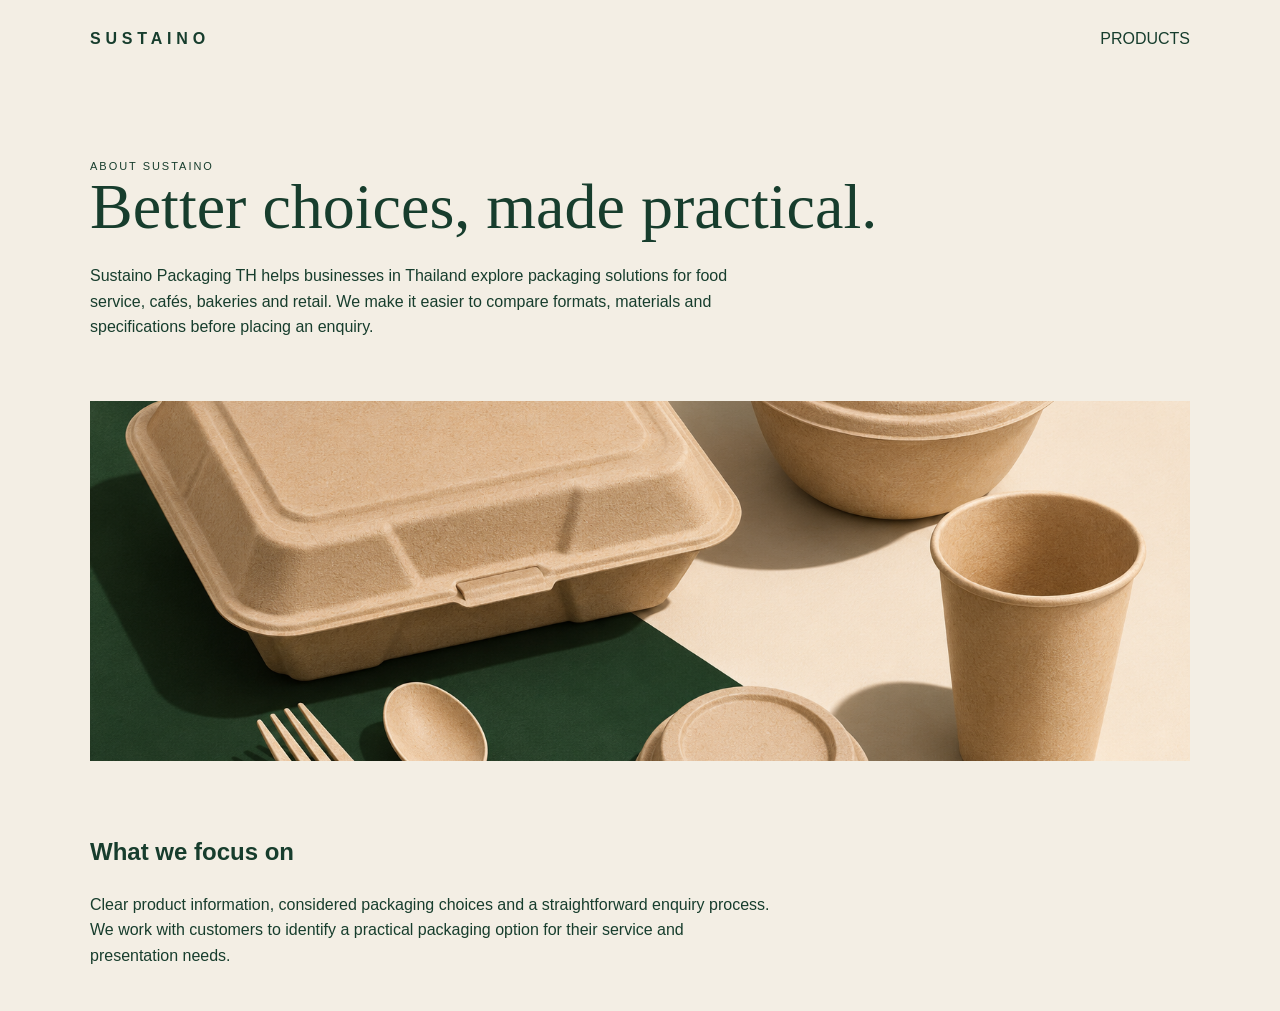
==== about.html @ 6f6a1933 "Add files via upload" ====
<!doctype html><html><head><meta charset="utf-8"><meta name="viewport" content="width=device-width,initial-scale=1"><title>About | Sustaino</title><style>body{margin:0;background:#f3eee4;color:#173d2d;font:16px Arial;line-height:1.6}nav,main{max-width:1100px;margin:auto;padding:26px}nav{display:flex;justify-content:space-between}.brand{letter-spacing:.3em;font-weight:bold}a{color:inherit;text-decoration:none}main{padding-top:80px}h1{font:64px Georgia;line-height:1;margin:0 0 24px}p{max-width:680px}.image{margin:45px 0;width:100%;height:360px;object-fit:cover}.tag{font-size:11px;letter-spacing:.18em}</style></head><body><nav><a class="brand" href="index.html">SUSTAINO</a><a href="products.html">PRODUCTS</a></nav><main><div class="tag">ABOUT SUSTAINO</div><h1>Better choices, made practical.</h1><p>Sustaino Packaging TH helps businesses in Thailand explore packaging solutions for food service, cafés, bakeries and retail. We make it easier to compare formats, materials and specifications before placing an enquiry.</p><img class="image" src="catalog-placeholder.png" alt="Sustaino packaging selection"><h2>What we focus on</h2><p>Clear product information, considered packaging choices and a straightforward enquiry process. We work with customers to identify a practical packaging option for their service and presentation needs.</p></main></body></html>
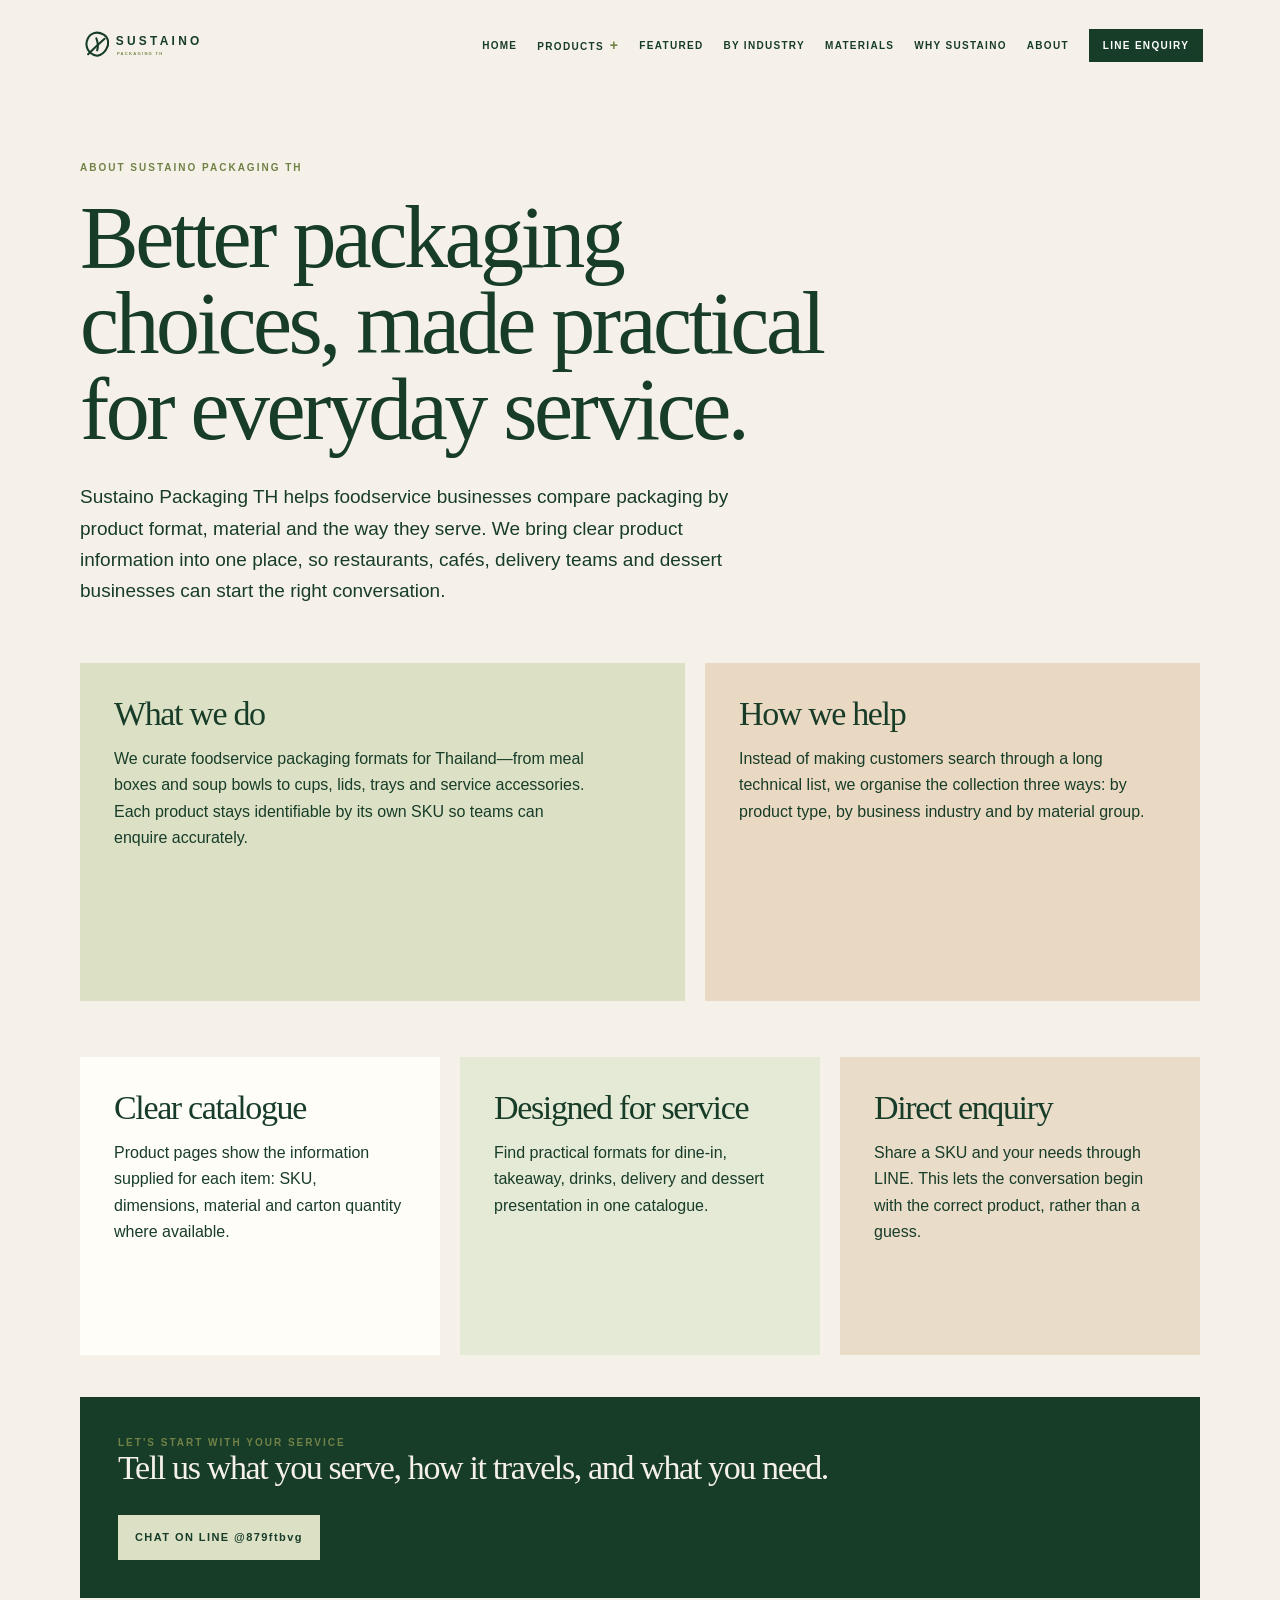
==== commit 4c5fe55d: "Expand Sustaino about page" ====
--- a/about.html
+++ b/about.html
@@ -1 +1 @@
-<!doctype html><html><head><meta charset="utf-8"><meta name="viewport" content="width=device-width,initial-scale=1"><title>About | Sustaino</title><style>body{margin:0;background:#f3eee4;color:#173d2d;font:16px Arial;line-height:1.6}nav,main{max-width:1100px;margin:auto;padding:26px}nav{display:flex;justify-content:space-between}.brand{letter-spacing:.3em;font-weight:bold}a{color:inherit;text-decoration:none}main{padding-top:80px}h1{font:64px Georgia;line-height:1;margin:0 0 24px}p{max-width:680px}.image{margin:45px 0;width:100%;height:360px;object-fit:cover}.tag{font-size:11px;letter-spacing:.18em}</style></head><body><nav><a class="brand" href="index.html">SUSTAINO</a><a href="products.html">PRODUCTS</a></nav><main><div class="tag">ABOUT SUSTAINO</div><h1>Better choices, made practical.</h1><p>Sustaino Packaging TH helps businesses in Thailand explore packaging solutions for food service, cafés, bakeries and retail. We make it easier to compare formats, materials and specifications before placing an enquiry.</p><img class="image" src="catalog-placeholder.png" alt="Sustaino packaging selection"><h2>What we focus on</h2><p>Clear product information, considered packaging choices and a straightforward enquiry process. We work with customers to identify a practical packaging option for their service and presentation needs.</p></main></body></html>
+<!doctype html><html lang="en"><head><meta charset="utf-8"><meta name="viewport" content="width=device-width,initial-scale=1"><title>About Sustaino | Sustaino Packaging TH</title><style>body{margin:0;background:#f5f1e8;color:#173c28;font:16px/1.65 Arial,sans-serif}a{color:inherit;text-decoration:none}main{max-width:1120px;width:88vw;margin:auto;padding:70px 0 100px}.tag{font-size:10px;font-weight:bold;letter-spacing:.2em;color:#718247}h1,h2{font-family:Georgia,serif;font-weight:400;line-height:.98;letter-spacing:-.04em}h1{font-size:clamp(54px,7vw,88px);max-width:760px;margin:18px 0 28px}h2{font-size:34px;margin:0 0 13px}.lead{font-size:19px;max-width:700px}.hero-grid,.grid{display:grid;grid-template-columns:1.1fr .9fr;gap:20px;margin-top:56px}.panel{padding:34px;background:#dce1c6;min-height:270px}.panel:nth-child(2){background:#ead9c2}.panel p{max-width:480px}.grid{grid-template-columns:repeat(3,1fr)}.grid .panel{background:#fffdf8;min-height:230px}.grid .panel:nth-child(2){background:#e5ead6}.grid .panel:nth-child(3){background:#e9ddca}.line{margin-top:42px;padding:38px;background:#173c28;color:#f5f1e8}.line a{display:inline-block;margin-top:18px;background:#dce1c6;color:#173c28;padding:13px 17px;font-size:11px;font-weight:bold;letter-spacing:.13em}@media(max-width:720px){main{padding-top:42px}.hero-grid,.grid{grid-template-columns:1fr}.lead{font-size:17px}}</style></head><body><nav></nav><main><div class="tag">ABOUT SUSTAINO PACKAGING TH</div><h1>Better packaging choices, made practical for everyday service.</h1><p class="lead">Sustaino Packaging TH helps foodservice businesses compare packaging by product format, material and the way they serve. We bring clear product information into one place, so restaurants, cafés, delivery teams and dessert businesses can start the right conversation.</p><section class="hero-grid"><article class="panel"><h2>What we do</h2><p>We curate foodservice packaging formats for Thailand—from meal boxes and soup bowls to cups, lids, trays and service accessories. Each product stays identifiable by its own SKU so teams can enquire accurately.</p></article><article class="panel"><h2>How we help</h2><p>Instead of making customers search through a long technical list, we organise the collection three ways: by product type, by business industry and by material group.</p></article></section><section class="grid"><article class="panel"><h2>Clear catalogue</h2><p>Product pages show the information supplied for each item: SKU, dimensions, material and carton quantity where available.</p></article><article class="panel"><h2>Designed for service</h2><p>Find practical formats for dine-in, takeaway, drinks, delivery and dessert presentation in one catalogue.</p></article><article class="panel"><h2>Direct enquiry</h2><p>Share a SKU and your needs through LINE. This lets the conversation begin with the correct product, rather than a guess.</p></article></section><section class="line"><div class="tag">LET'S START WITH YOUR SERVICE</div><h2>Tell us what you serve, how it travels, and what you need.</h2><a href="https://line.me/R/ti/p/@879ftbvg" target="_blank" rel="noopener">CHAT ON LINE @879ftbvg</a></section></main><script src="site-nav.js"></script></body></html>
